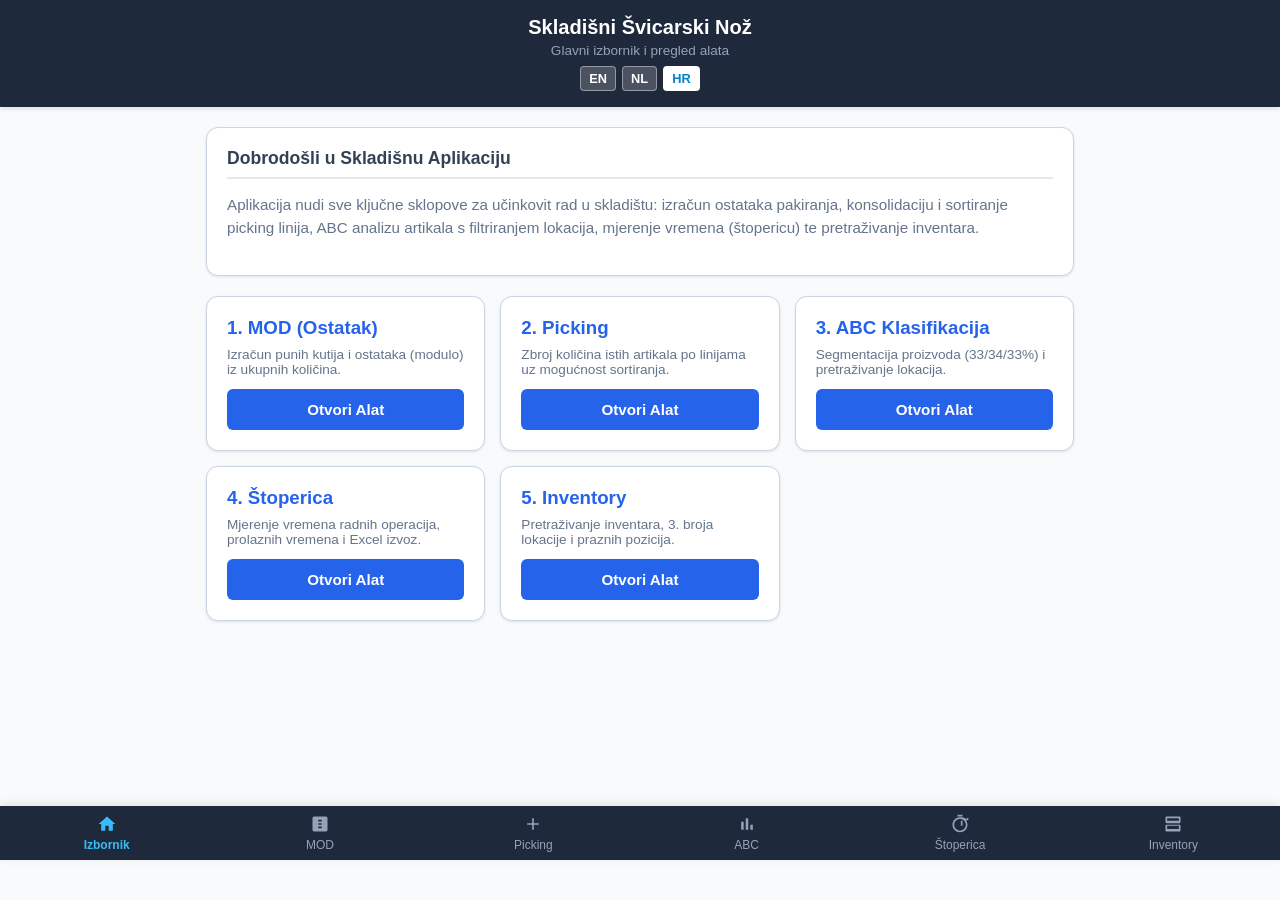
==== index.html @ eada7e13 "Add files via upload" ====
<!DOCTYPE html>
<html lang="en">
<head>
    <meta charset="UTF-8">
    <meta name="viewport" content="width=device-width, initial-scale=1.0">
    <title>Warehouse Swiss Knife</title>
    <link rel="stylesheet" href="style.css">
    <link rel="manifest" href="manifest.json">
    <meta name="theme-color" content="#0284c7">
    <style>
        /* Zaštita navigacije od Tiiny.host bannera na dnu */
        .nav-bar {
            position: fixed !important;
            bottom: 40px !important;
            left: 0;
            right: 0;
            z-index: 99999 !important;
        }
        body {
            padding-bottom: 120px !important;
        }
        .lang-switcher {
            display: flex;
            gap: 6px;
            justify-content: center;
            margin-top: 8px;
        }
        .lang-btn {
            background: rgba(255, 255, 255, 0.2);
            border: 1px solid rgba(255, 255, 255, 0.4);
            color: white;
            padding: 4px 8px;
            border-radius: 4px;
            font-weight: bold;
            cursor: pointer;
            font-size: 0.8rem;
        }
        .lang-btn.active {
            background: #ffffff;
            color: #0284c7;
        }
    </style>
</head>
<body>
    <header>
        <div class="header-title">
            <h1 data-i18n="app_title">Warehouse Swiss Knife</h1>
            <p data-i18n="app_subtitle">Multi-tool Operations Assistant</p>
        </div>
        <!-- Gumbi za jezik (prikazuju se ispravno i na Windowsima i na mobitelu) -->
        <div class="lang-switcher">
            <button class="lang-btn" onclick="setLanguage('en')">EN</button>
            <button class="lang-btn" onclick="setLanguage('nl')">NL</button>
            <button class="lang-btn" onclick="setLanguage('hr')">HR</button>
        </div>
    </header>

    <div class="container">
        <div class="card">
            <h2 data-i18n="welcome_title">Welcome to Warehouse Swiss Knife</h2>
            <p style="margin-bottom: 15px; color: #64748b; font-size: 0.95rem; line-height: 1.5;" data-i18n="welcome_desc">
                Select a tool from the list below or navigate using the bottom toolbar.
            </p>
        </div>

        <div style="display: grid; grid-template-columns: repeat(auto-fit, minmax(260px, 1fr)); gap: 15px;">
            <div class="card" style="margin:0;">
                <h3 style="color:var(--primary); margin-bottom: 8px;" data-i18n="mod_title">1. MOD (Remainder)</h3>
                <p style="font-size: 0.85rem; color:#64748b; margin-bottom:12px;" data-i18n="mod_desc">Calculate full boxes and remainder quantities.</p>
                <button class="btn btn-primary" onclick="goTo('mod.html')" style="width:100%;" data-i18n="btn_open">Open Tool</button>
            </div>

            <div class="card" style="margin:0;">
                <h3 style="color:var(--primary); margin-bottom: 8px;" data-i18n="picking_title">2. Picking</h3>
                <p style="font-size: 0.85rem; color:#64748b; margin-bottom:12px;" data-i18n="picking_desc">Aggregate item totals across lines with custom sorting.</p>
                <button class="btn btn-primary" onclick="goTo('picking.html')" style="width:100%;" data-i18n="btn_open">Open Tool</button>
            </div>

            <div class="card" style="margin:0;">
                <h3 style="color:var(--primary); margin-bottom: 8px;" data-i18n="abc_title">3. ABC Analysis</h3>
                <p style="font-size: 0.85rem; color:#64748b; margin-bottom:12px;" data-i18n="abc_desc">Classify products (33/34/33%) and filter location groups.</p>
                <button class="btn btn-primary" onclick="goTo('abc.html')" style="width:100%;" data-i18n="btn_open">Open Tool</button>
            </div>

            <div class="card" style="margin:0;">
                <h3 style="color:var(--primary); margin-bottom: 8px;" data-i18n="stopwatch_title">4. Stopwatch</h3>
                <p style="font-size: 0.85rem; color:#64748b; margin-bottom:12px;" data-i18n="stopwatch_desc">Time operational tasks, track laps, and export to Excel.</p>
                <button class="btn btn-primary" onclick="goTo('stopwatch.html')" style="width:100%;" data-i18n="btn_open">Open Tool</button>
            </div>

            <div class="card" style="margin:0;">
                <h3 style="color:var(--primary); margin-bottom: 8px;" data-i18n="inventory_title">5. Inventory</h3>
                <p style="font-size: 0.85rem; color:#64748b; margin-bottom:12px;" data-i18n="inventory_desc">Search inventory, filter 3rd number, and locate empty slots.</p>
                <button class="btn btn-primary" onclick="goTo('inventory.html')" style="width:100%;" data-i18n="btn_open">Open Tool</button>
            </div>
        </div>
    </div>

    <!-- Bottom Navigation Bar -->
    <nav class="nav-bar">
        <a href="javascript:goTo('index.html')" class="nav-item active">
            <svg viewBox="0 0 24 24"><path d="M10 20v-6h4v6h5v-8h3L12 3 2 12h3v8z"/></svg>
            <span data-i18n="nav_menu">Menu</span>
        </a>
        <a href="javascript:goTo('mod.html')" class="nav-item">
            <svg viewBox="0 0 24 24"><path d="M19 3H5c-1.1 0-2 .9-2 2v14c0 1.1.9 2 2 2h14c1.1 0 2-.9 2-2V5c0-1.1-.9-2-2-2zm-5 14h-4v-2h4v2zm0-4h-4v-2h4v2zm0-4h-4V7h4v2z"/></svg>
            MOD
        </a>
        <a href="javascript:goTo('picking.html')" class="nav-item">
            <svg viewBox="0 0 24 24"><path d="M19 13h-6v6h-2v-6H5v-2h6V5h2v6h6v2z"/></svg>
            Picking
        </a>
        <a href="javascript:goTo('abc.html')" class="nav-item">
            <svg viewBox="0 0 24 24"><path d="M5 9.2h3V19H5zM10.5 5h3v14h-3zM16 13h3v6h-3z"/></svg>
            ABC
        </a>
        <a href="javascript:goTo('stopwatch.html')" class="nav-item">
            <svg viewBox="0 0 24 24"><path d="M15 1H9v2h6V1zm-2 13h2V8h-2v6zm8.03-6.61l1.42-1.42c-.43-.51-.9-.99-1.41-1.41l-1.42 1.42A8.962 8.962 0 0012 4c-4.97 0-9 4.03-9 9s4.03 9 9 9 9-4.03 9-9c0-2.12-.74-4.07-1.97-5.61zM12 20c-3.87 0-7-3.13-7-7s3.13-7 7-7 7 3.13 7 7-3.13 7-7 7z"/></svg>
            <span data-i18n="nav_timer">Timer</span>
        </a>
        <a href="javascript:goTo('inventory.html')" class="nav-item">
            <svg viewBox="0 0 24 24"><path d="M20 13H4c-.55 0-1 .45-1 1v6c0 .55.45 1 1 1h16c.55 0 1-.45 1-1v-6c0-.55-.45-1-1-1zm-1 5H5v-4h14v4zM20 3H4c-.55 0-1 .45-1 1v6c0 .55.45 1 1 1h16c.55 0 1-.45 1-1V4c0-.55-.45-1-1-1zm-1 5H5V5h14v3z"/></svg>
            Inventory
        </a>
    </nav>

    <script>
        const i18nData = {
            en: {
                app_title: "Warehouse Swiss Knife", app_subtitle: "Multi-tool Operations Assistant",
                welcome_title: "Welcome to Warehouse Swiss Knife", welcome_desc: "Select a tool from the list below or navigate using the bottom toolbar.",
                mod_title: "1. MOD (Remainder)", mod_desc: "Calculate full boxes and remainder quantities.",
                picking_title: "2. Picking", picking_desc: "Aggregate item totals across lines with custom sorting.",
                abc_title: "3. ABC Analysis", abc_desc: "Classify products (33/34/33%) and filter location groups.",
                stopwatch_title: "4. Stopwatch", stopwatch_desc: "Time operational tasks, track laps, and export to Excel.",
                inventory_title: "5. Inventory", inventory_desc: "Search inventory, filter 3rd number, and locate empty slots.",
                btn_open: "Open Tool", nav_menu: "Menu", nav_timer: "Timer"
            },
            nl: {
                app_title: "Magazijn Zwitsers Mes", app_subtitle: "Multi-tool Operationele Assistent",
                welcome_title: "Welkom bij Magazijn Zwitsers Mes", welcome_desc: "Kies een tool uit de onderstaande lijst of navigeer via de menubalk.",
                mod_title: "1. MOD (Restant)", mod_desc: "Bereken volle dozen en resterende aantallen.",
                picking_title: "2. Picking", picking_desc: "Samenvoegen van aantallen per regel met sortering.",
                abc_title: "3. ABC Analyse", abc_desc: "Classificeer producten (33/34/33%) en filter locaties.",
                stopwatch_title: "4. Stopwatch", stopwatch_desc: "Meet operationele tijden en exporteer naar Excel.",
                inventory_title: "5. Voorraad", inventory_desc: "Doorzoek voorraad en filter op 3e cijfer of lege plekken.",
                btn_open: "Openen", nav_menu: "Menu", nav_timer: "Timer"
            },
            hr: {
                app_title: "Skladišni Švicarski Nož", app_subtitle: "Glavni izbornik i pregled alata",
                welcome_title: "Dobrodošli u Skladišnu Aplikaciju", welcome_desc: "Aplikacija nudi sve ključne sklopove za učinkovit rad u skladištu: izračun ostataka pakiranja, konsolidaciju i sortiranje picking linija, ABC analizu artikala s filtriranjem lokacija, mjerenje vremena (štopericu) te pretraživanje inventara.",
                mod_title: "1. MOD (Ostatak)", mod_desc: "Izračun punih kutija i ostataka (modulo) iz ukupnih količina.",
                picking_title: "2. Picking", picking_desc: "Zbroj količina istih artikala po linijama uz mogućnost sortiranja.",
                abc_title: "3. ABC Klasifikacija", abc_desc: "Segmentacija proizvoda (33/34/33%) i pretraživanje lokacija.",
                stopwatch_title: "4. Štoperica", stopwatch_desc: "Mjerenje vremena radnih operacija, prolaznih vremena i Excel izvoz.",
                inventory_title: "5. Inventory", inventory_desc: "Pretraživanje inventara, 3. broja lokacije i praznih pozicija.",
                btn_open: "Otvori Alat", nav_menu: "Izbornik", nav_timer: "Štoperica"
            }
        };

        // Korištenje localStorage radi stabilnijeg spremanja postavki
        let currentLang = localStorage.getItem('appLang') || sessionStorage.getItem('appLang') || 'hr';

        function setLanguage(lang) {
            currentLang = lang;
            localStorage.setItem('appLang', lang);
            sessionStorage.setItem('appLang', lang);

            const btns = document.querySelectorAll('.lang-btn');
            btns.forEach(b => b.classList.remove('active'));
            if(lang === 'en') btns[0]?.classList.add('active');
            if(lang === 'nl') btns[1]?.classList.add('active');
            if(lang === 'hr') btns[2]?.classList.add('active');

            document.querySelectorAll('[data-i18n]').forEach(el => {
                const key = el.getAttribute('data-i18n');
                if (i18nData[lang] && i18nData[lang][key]) el.innerText = i18nData[lang][key];
            });
        }

        function goTo(page) {
            window.location.href = page;
        }

        document.addEventListener('DOMContentLoaded', () => {
            setLanguage(currentLang);
        });
    </script>
</body>
</html>
---- style.css ----
:root {
    --primary: #2563eb;
    --primary-hover: #1d4ed8;
    --bg-color: #f8fafc;
    --card-bg: #ffffff;
    --text-color: #0f172a;
    --border-color: #cbd5e1;
    --accent: #0284c7;
    --success: #16a34a;
    --danger: #dc2626;
}

* {
    box-sizing: border-box;
    margin: 0;
    padding: 0;
    font-family: -apple-system, BlinkMacSystemFont, "Segoe UI", Roboto, Helvetica, Arial, sans-serif;
}

body {
    background-color: var(--bg-color);
    color: var(--text-color);
    padding-bottom: 70px; /* space for mobile navbar */
}

header {
    background-color: #1e293b;
    color: #ffffff;
    padding: 16px;
    text-align: center;
    box-shadow: 0 2px 4px rgba(0,0,0,0.1);
}

header h1 {
    font-size: 1.25rem;
    font-weight: 600;
}

header p {
    font-size: 0.85rem;
    color: #94a3b8;
    margin-top: 4px;
}

.container {
    max-width: 900px;
    margin: 20px auto;
    padding: 0 16px;
}

.card {
    background: var(--card-bg);
    border-radius: 12px;
    padding: 20px;
    margin-bottom: 20px;
    box-shadow: 0 1px 3px rgba(0,0,0,0.1);
    border: 1px solid var(--border-color);
}

.card h2 {
    font-size: 1.1rem;
    margin-bottom: 15px;
    color: #334155;
    border-bottom: 2px solid #e2e8f0;
    padding-bottom: 8px;
}

.form-group {
    margin-bottom: 12px;
}

label {
    display: block;
    font-size: 0.875rem;
    font-weight: 600;
    margin-bottom: 4px;
    color: #475569;
}

input[type="text"],
input[type="number"],
input[type="file"],
select {
    width: 100%;
    padding: 10px 12px;
    border: 1px solid var(--border-color);
    border-radius: 6px;
    font-size: 0.95rem;
    background-color: #fff;
}

input:focus, select:focus {
    outline: none;
    border-color: var(--primary);
    box-shadow: 0 0 0 3px rgba(37, 99, 235, 0.1);
}

.btn-group {
    display: flex;
    gap: 10px;
    margin-top: 15px;
    flex-wrap: wrap;
}

.btn {
    flex: 1;
    min-width: 120px;
    padding: 12px 16px;
    border: none;
    border-radius: 6px;
    font-weight: 600;
    font-size: 0.95rem;
    cursor: pointer;
    text-align: center;
    transition: background-color 0.2s;
}

.btn-primary {
    background-color: var(--primary);
    color: white;
}
.btn-primary:hover {
    background-color: var(--primary-hover);
}

.btn-secondary {
    background-color: #64748b;
    color: white;
}
.btn-secondary:hover {
    background-color: #475569;
}

.btn-success {
    background-color: var(--success);
    color: white;
}

.btn-danger {
    background-color: var(--danger);
    color: white;
}

table {
    width: 100%;
    border-collapse: collapse;
    margin-top: 15px;
    font-size: 0.9rem;
}

th, td {
    padding: 10px 12px;
    text-align: left;
    border-bottom: 1px solid #e2e8f0;
}

th {
    background-color: #f1f5f9;
    color: #475569;
    font-weight: 600;
}

tr:hover {
    background-color: #f8fafc;
}

.nav-bar {
    position: fixed;
    bottom: 0;
    left: 0;
    right: 0;
    background: #1e293b;
    display: flex;
    justify-content: space-around;
    padding: 8px 0;
    box-shadow: 0 -2px 10px rgba(0,0,0,0.1);
    z-index: 1000;
}

.nav-item {
    color: #94a3b8;
    text-decoration: none;
    font-size: 0.75rem;
    text-align: center;
    display: flex;
    flex-direction: column;
    align-items: center;
    gap: 4px;
    flex: 1;
}

.nav-item.active {
    color: #38bdf8;
    font-weight: bold;
}

.nav-item svg {
    width: 20px;
    height: 20px;
    fill: currentColor;
}

.modal-overlay {
    display: none;
    position: fixed;
    top: 0; left: 0; right: 0; bottom: 0;
    background: rgba(0,0,0,0.5);
    z-index: 2000;
    align-items: center;
    justify-content: center;
    padding: 16px;
}

.modal-content {
    background: #fff;
    border-radius: 12px;
    width: 100%;
    max-width: 700px;
    max-height: 85vh;
    overflow-y: auto;
    padding: 20px;
}

.flex-row {
    display: flex;
    gap: 10px;
}
.flex-1 { flex: 1; }

.badge {
    display: inline-block;
    padding: 3px 8px;
    border-radius: 12px;
    font-size: 0.8rem;
    font-weight: bold;
}
.badge-a { background: #dcfce7; color: #15803d; }
.badge-b { background: #fef9c3; color: #a16207; }
.badge-c { background: #fee2e2; color: #b91c1c; }
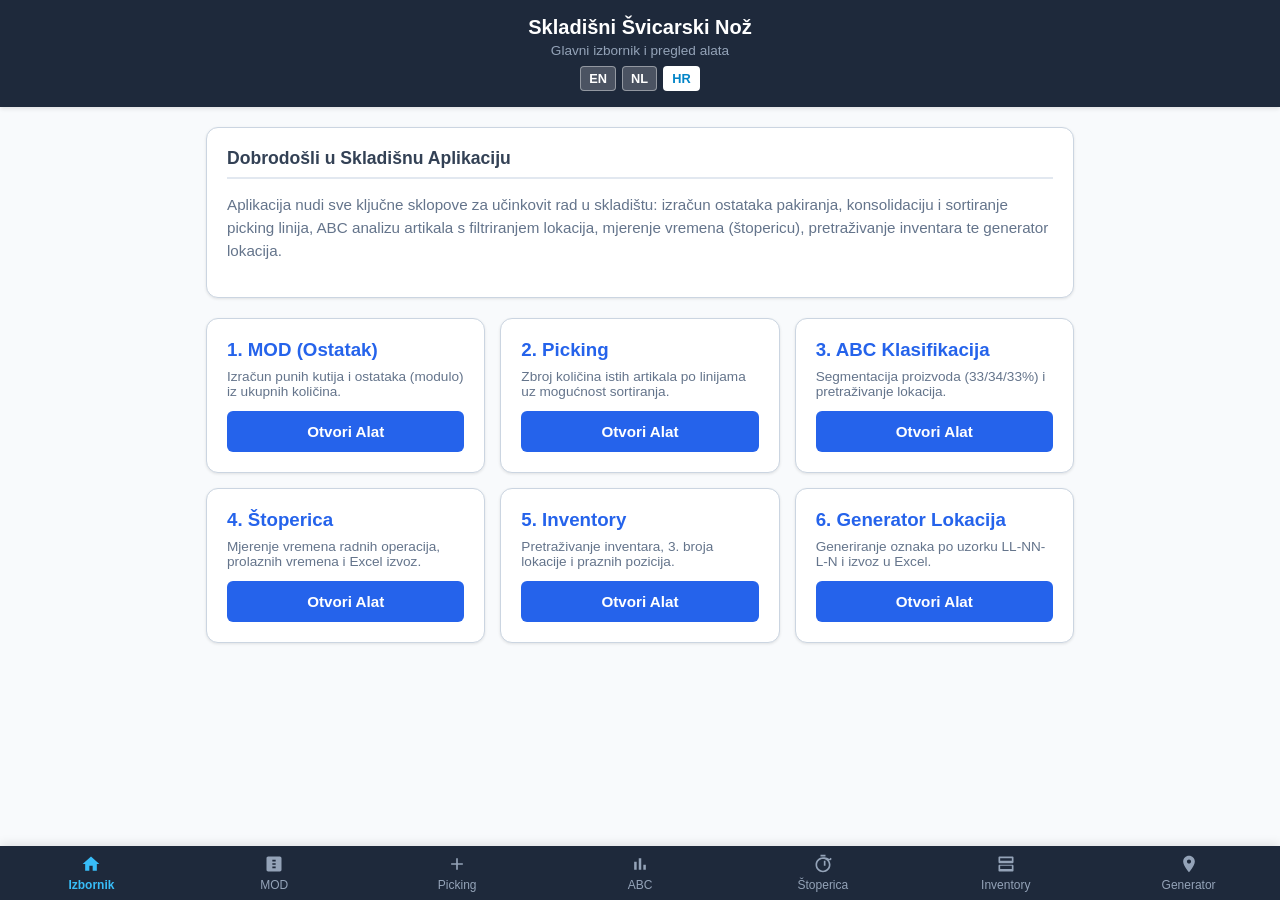
==== commit 2b2725cb: "Modify navigation styles and add Location Generator Updated navigation bar and added new Location Ge" ====
--- a/index.html
+++ b/index.html
@@ -8,16 +8,15 @@
     <link rel="manifest" href="manifest.json">
     <meta name="theme-color" content="#0284c7">
     <style>
-        /* Zaštita navigacije od Tiiny.host bannera na dnu */
         .nav-bar {
             position: fixed !important;
-            bottom: 40px !important;
+            bottom: 0 !important;
             left: 0;
             right: 0;
-            z-index: 99999 !important;
+            z-index: 1000 !important;
         }
         body {
-            padding-bottom: 120px !important;
+            padding-bottom: 70px !important;
         }
         .lang-switcher {
             display: flex;
@@ -47,7 +46,6 @@
             <h1 data-i18n="app_title">Warehouse Swiss Knife</h1>
             <p data-i18n="app_subtitle">Multi-tool Operations Assistant</p>
         </div>
-        <!-- Gumbi za jezik (prikazuju se ispravno i na Windowsima i na mobitelu) -->
         <div class="lang-switcher">
             <button class="lang-btn" onclick="setLanguage('en')">EN</button>
             <button class="lang-btn" onclick="setLanguage('nl')">NL</button>
@@ -93,6 +91,13 @@
                 <p style="font-size: 0.85rem; color:#64748b; margin-bottom:12px;" data-i18n="inventory_desc">Search inventory, filter 3rd number, and locate empty slots.</p>
                 <button class="btn btn-primary" onclick="goTo('inventory.html')" style="width:100%;" data-i18n="btn_open">Open Tool</button>
             </div>
+
+            <!-- Novi alat: Generator Lokacija -->
+            <div class="card" style="margin:0;">
+                <h3 style="color:var(--primary); margin-bottom: 8px;" data-i18n="gen_title">6. Location Generator</h3>
+                <p style="font-size: 0.85rem; color:#64748b; margin-bottom:12px;" data-i18n="gen_desc">Generate LL-NN-L-N codes using ranges and export to Excel.</p>
+                <button class="btn btn-primary" onclick="goTo('locations.html')" style="width:100%;" data-i18n="btn_open">Open Tool</button>
+            </div>
         </div>
     </div>
 
@@ -121,6 +126,10 @@
         <a href="javascript:goTo('inventory.html')" class="nav-item">
             <svg viewBox="0 0 24 24"><path d="M20 13H4c-.55 0-1 .45-1 1v6c0 .55.45 1 1 1h16c.55 0 1-.45 1-1v-6c0-.55-.45-1-1-1zm-1 5H5v-4h14v4zM20 3H4c-.55 0-1 .45-1 1v6c0 .55.45 1 1 1h16c.55 0 1-.45 1-1V4c0-.55-.45-1-1-1zm-1 5H5V5h14v3z"/></svg>
             Inventory
+        </a>
+        <a href="javascript:goTo('locations.html')" class="nav-item">
+            <svg viewBox="0 0 24 24"><path d="M12 2C8.13 2 5 5.13 5 9c0 5.25 7 13 7 13s7-7.75 7-13c0-3.87-3.13-7-7-7zm0 9.5c-1.38 0-2.5-1.12-2.5-2.5s1.12-2.5 2.5-2.5 2.5 1.12 2.5 2.5-1.12 2.5-2.5 2.5z"/></svg>
+            <span data-i18n="nav_gen">Generator</span>
         </a>
     </nav>
 
@@ -134,7 +143,8 @@
                 abc_title: "3. ABC Analysis", abc_desc: "Classify products (33/34/33%) and filter location groups.",
                 stopwatch_title: "4. Stopwatch", stopwatch_desc: "Time operational tasks, track laps, and export to Excel.",
                 inventory_title: "5. Inventory", inventory_desc: "Search inventory, filter 3rd number, and locate empty slots.",
-                btn_open: "Open Tool", nav_menu: "Menu", nav_timer: "Timer"
+                gen_title: "6. Location Generator", gen_desc: "Generate LL-NN-L-N codes using ranges and export to Excel.",
+                btn_open: "Open Tool", nav_menu: "Menu", nav_timer: "Timer", nav_gen: "Generator"
             },
             nl: {
                 app_title: "Magazijn Zwitsers Mes", app_subtitle: "Multi-tool Operationele Assistent",
@@ -144,21 +154,22 @@
                 abc_title: "3. ABC Analyse", abc_desc: "Classificeer producten (33/34/33%) en filter locaties.",
                 stopwatch_title: "4. Stopwatch", stopwatch_desc: "Meet operationele tijden en exporteer naar Excel.",
                 inventory_title: "5. Voorraad", inventory_desc: "Doorzoek voorraad en filter op 3e cijfer of lege plekken.",
-                btn_open: "Openen", nav_menu: "Menu", nav_timer: "Timer"
+                gen_title: "6. Locatie Generator", gen_desc: "Genereer LL-NN-L-N codes met bereiken en exporteer naar Excel.",
+                btn_open: "Openen", nav_menu: "Menu", nav_timer: "Timer", nav_gen: "Generator"
             },
             hr: {
                 app_title: "Skladišni Švicarski Nož", app_subtitle: "Glavni izbornik i pregled alata",
-                welcome_title: "Dobrodošli u Skladišnu Aplikaciju", welcome_desc: "Aplikacija nudi sve ključne sklopove za učinkovit rad u skladištu: izračun ostataka pakiranja, konsolidaciju i sortiranje picking linija, ABC analizu artikala s filtriranjem lokacija, mjerenje vremena (štopericu) te pretraživanje inventara.",
+                welcome_title: "Dobrodošli u Skladišnu Aplikaciju", welcome_desc: "Aplikacija nudi sve ključne sklopove za učinkovit rad u skladištu: izračun ostataka pakiranja, konsolidaciju i sortiranje picking linija, ABC analizu artikala s filtriranjem lokacija, mjerenje vremena (štopericu), pretraživanje inventara te generator lokacija.",
                 mod_title: "1. MOD (Ostatak)", mod_desc: "Izračun punih kutija i ostataka (modulo) iz ukupnih količina.",
                 picking_title: "2. Picking", picking_desc: "Zbroj količina istih artikala po linijama uz mogućnost sortiranja.",
                 abc_title: "3. ABC Klasifikacija", abc_desc: "Segmentacija proizvoda (33/34/33%) i pretraživanje lokacija.",
                 stopwatch_title: "4. Štoperica", stopwatch_desc: "Mjerenje vremena radnih operacija, prolaznih vremena i Excel izvoz.",
                 inventory_title: "5. Inventory", inventory_desc: "Pretraživanje inventara, 3. broja lokacije i praznih pozicija.",
-                btn_open: "Otvori Alat", nav_menu: "Izbornik", nav_timer: "Štoperica"
+                gen_title: "6. Generator Lokacija", gen_desc: "Generiranje oznaka po uzorku LL-NN-L-N i izvoz u Excel.",
+                btn_open: "Otvori Alat", nav_menu: "Izbornik", nav_timer: "Štoperica", nav_gen: "Generator"
             }
         };
 
-        // Korištenje localStorage radi stabilnijeg spremanja postavki
         let currentLang = localStorage.getItem('appLang') || sessionStorage.getItem('appLang') || 'hr';
 
         function setLanguage(lang) {
@@ -187,4 +198,4 @@
         });
     </script>
 </body>
-</html>+</html>
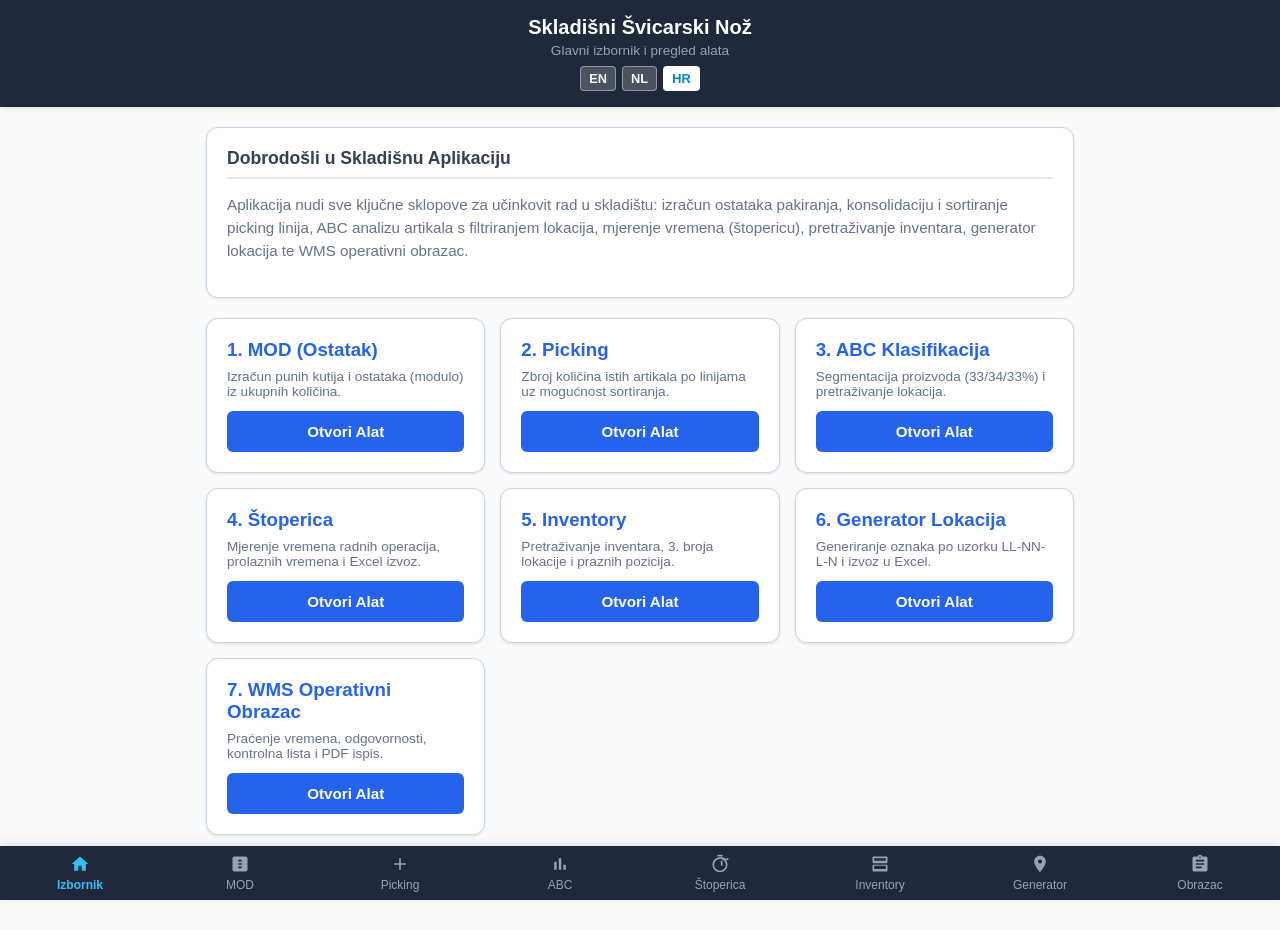
==== commit c2549641: "Add files via upload" ====
--- a/index.html
+++ b/index.html
@@ -16,7 +16,7 @@
             z-index: 1000 !important;
         }
         body {
-            padding-bottom: 70px !important;
+            padding-bottom: 75px !important;
         }
         .lang-switcher {
             display: flex;
@@ -92,11 +92,17 @@
                 <button class="btn btn-primary" onclick="goTo('inventory.html')" style="width:100%;" data-i18n="btn_open">Open Tool</button>
             </div>
 
-            <!-- Novi alat: Generator Lokacija -->
             <div class="card" style="margin:0;">
                 <h3 style="color:var(--primary); margin-bottom: 8px;" data-i18n="gen_title">6. Location Generator</h3>
                 <p style="font-size: 0.85rem; color:#64748b; margin-bottom:12px;" data-i18n="gen_desc">Generate LL-NN-L-N codes using ranges and export to Excel.</p>
                 <button class="btn btn-primary" onclick="goTo('locations.html')" style="width:100%;" data-i18n="btn_open">Open Tool</button>
+            </div>
+
+            <!-- Novi alat: Operativni Obrazac (form.html) -->
+            <div class="card" style="margin:0;">
+                <h3 style="color:var(--primary); margin-bottom: 8px;" data-i18n="form_title">7. WMS Form</h3>
+                <p style="font-size: 0.85rem; color:#64748b; margin-bottom:12px;" data-i18n="form_desc">WMS operational checklist, time tracking & PDF export.</p>
+                <button class="btn btn-primary" onclick="goTo('form.html')" style="width:100%;" data-i18n="btn_open">Open Tool</button>
             </div>
         </div>
     </div>
@@ -130,6 +136,10 @@
         <a href="javascript:goTo('locations.html')" class="nav-item">
             <svg viewBox="0 0 24 24"><path d="M12 2C8.13 2 5 5.13 5 9c0 5.25 7 13 7 13s7-7.75 7-13c0-3.87-3.13-7-7-7zm0 9.5c-1.38 0-2.5-1.12-2.5-2.5s1.12-2.5 2.5-2.5 2.5 1.12 2.5 2.5-1.12 2.5-2.5 2.5z"/></svg>
             <span data-i18n="nav_gen">Generator</span>
+        </a>
+        <a href="javascript:goTo('form.html')" class="nav-item">
+            <svg viewBox="0 0 24 24"><path d="M19 3h-4.18C14.4 1.84 13.3 1 12 1c-1.3 0-2.4.84-2.82 2H5c-1.1 0-2 .9-2 2v14c0 1.1.9 2 2 2h14c1.1 0 2-.9 2-2V5c0-1.1-.9-2-2-2zm-7 0c.55 0 1 .45 1 1s-.45 1-1 1-1-.45-1-1 .45-1 1-1zm2 14H7v-2h7v2zm3-4H7v-2h10v2zm0-4H7V7h10v2z"/></svg>
+            <span data-i18n="nav_form">Obrazac</span>
         </a>
     </nav>
 
@@ -144,7 +154,8 @@
                 stopwatch_title: "4. Stopwatch", stopwatch_desc: "Time operational tasks, track laps, and export to Excel.",
                 inventory_title: "5. Inventory", inventory_desc: "Search inventory, filter 3rd number, and locate empty slots.",
                 gen_title: "6. Location Generator", gen_desc: "Generate LL-NN-L-N codes using ranges and export to Excel.",
-                btn_open: "Open Tool", nav_menu: "Menu", nav_timer: "Timer", nav_gen: "Generator"
+                form_title: "7. WMS Operational Form", form_desc: "WMS operational checklist, time tracking & PDF export.",
+                btn_open: "Open Tool", nav_menu: "Menu", nav_timer: "Timer", nav_gen: "Generator", nav_form: "Form"
             },
             nl: {
                 app_title: "Magazijn Zwitsers Mes", app_subtitle: "Multi-tool Operationele Assistent",
@@ -155,18 +166,20 @@
                 stopwatch_title: "4. Stopwatch", stopwatch_desc: "Meet operationele tijden en exporteer naar Excel.",
                 inventory_title: "5. Voorraad", inventory_desc: "Doorzoek voorraad en filter op 3e cijfer of lege plekken.",
                 gen_title: "6. Locatie Generator", gen_desc: "Genereer LL-NN-L-N codes met bereiken en exporteer naar Excel.",
-                btn_open: "Openen", nav_menu: "Menu", nav_timer: "Timer", nav_gen: "Generator"
+                form_title: "7. WMS Formulier", form_desc: "Operationele controlelijst, tijdsregistratie en PDF-export.",
+                btn_open: "Openen", nav_menu: "Menu", nav_timer: "Timer", nav_gen: "Generator", nav_form: "Formulier"
             },
             hr: {
                 app_title: "Skladišni Švicarski Nož", app_subtitle: "Glavni izbornik i pregled alata",
-                welcome_title: "Dobrodošli u Skladišnu Aplikaciju", welcome_desc: "Aplikacija nudi sve ključne sklopove za učinkovit rad u skladištu: izračun ostataka pakiranja, konsolidaciju i sortiranje picking linija, ABC analizu artikala s filtriranjem lokacija, mjerenje vremena (štopericu), pretraživanje inventara te generator lokacija.",
+                welcome_title: "Dobrodošli u Skladišnu Aplikaciju", welcome_desc: "Aplikacija nudi sve ključne sklopove za učinkovit rad u skladištu: izračun ostataka pakiranja, konsolidaciju i sortiranje picking linija, ABC analizu artikala s filtriranjem lokacija, mjerenje vremena (štopericu), pretraživanje inventara, generator lokacija te WMS operativni obrazac.",
                 mod_title: "1. MOD (Ostatak)", mod_desc: "Izračun punih kutija i ostataka (modulo) iz ukupnih količina.",
                 picking_title: "2. Picking", picking_desc: "Zbroj količina istih artikala po linijama uz mogućnost sortiranja.",
                 abc_title: "3. ABC Klasifikacija", abc_desc: "Segmentacija proizvoda (33/34/33%) i pretraživanje lokacija.",
                 stopwatch_title: "4. Štoperica", stopwatch_desc: "Mjerenje vremena radnih operacija, prolaznih vremena i Excel izvoz.",
                 inventory_title: "5. Inventory", inventory_desc: "Pretraživanje inventara, 3. broja lokacije i praznih pozicija.",
                 gen_title: "6. Generator Lokacija", gen_desc: "Generiranje oznaka po uzorku LL-NN-L-N i izvoz u Excel.",
-                btn_open: "Otvori Alat", nav_menu: "Izbornik", nav_timer: "Štoperica", nav_gen: "Generator"
+                form_title: "7. WMS Operativni Obrazac", form_desc: "Praćenje vremena, odgovornosti, kontrolna lista i PDF ispis.",
+                btn_open: "Otvori Alat", nav_menu: "Izbornik", nav_timer: "Štoperica", nav_gen: "Generator", nav_form: "Obrazac"
             }
         };
 
@@ -198,4 +211,4 @@
         });
     </script>
 </body>
-</html>
+</html>
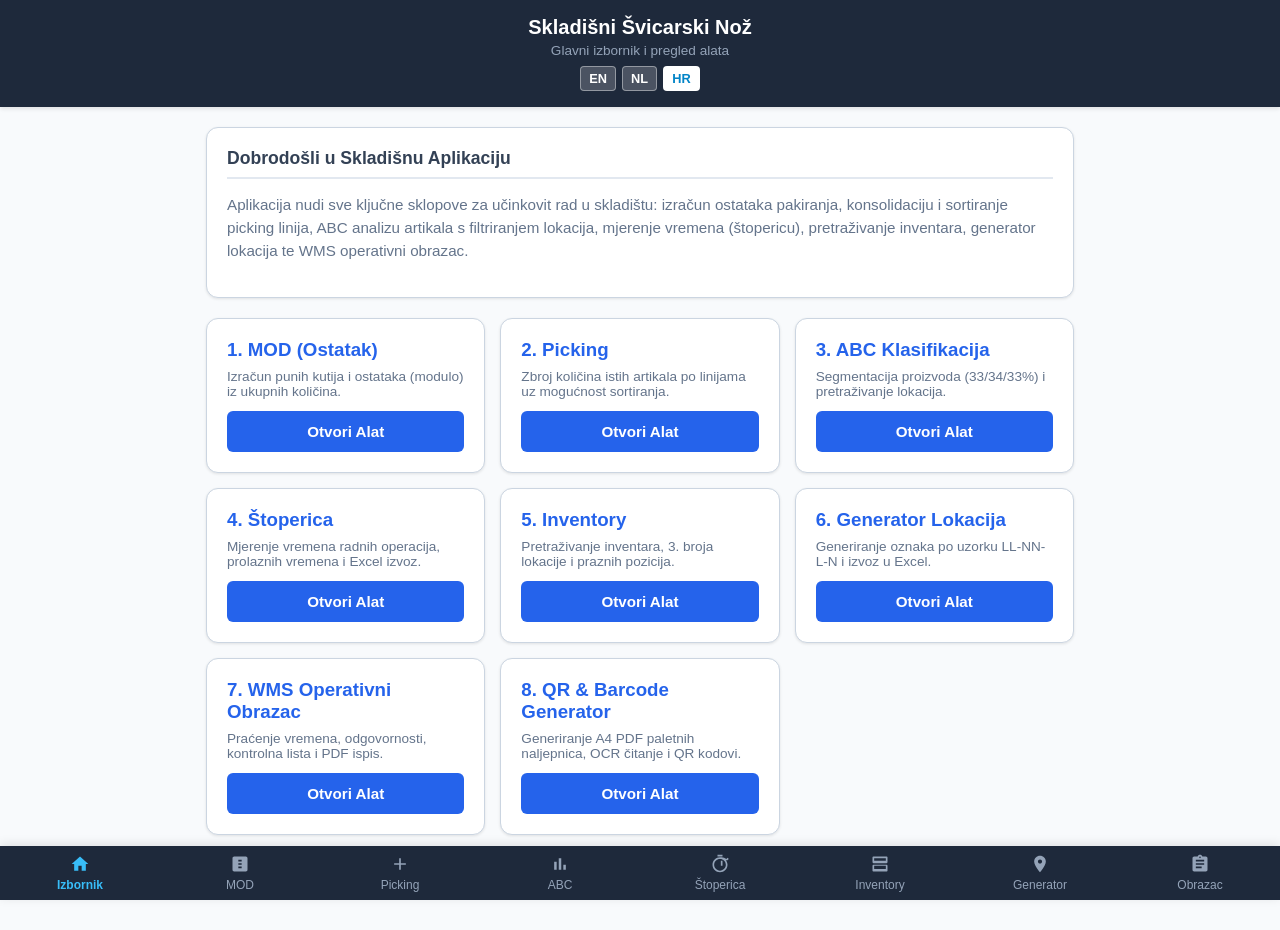
==== commit 4cc99c88: "Add QR/Barcode Generator section to index.html" ====
--- a/index.html
+++ b/index.html
@@ -103,6 +103,13 @@
                 <h3 style="color:var(--primary); margin-bottom: 8px;" data-i18n="form_title">7. WMS Form</h3>
                 <p style="font-size: 0.85rem; color:#64748b; margin-bottom:12px;" data-i18n="form_desc">WMS operational checklist, time tracking & PDF export.</p>
                 <button class="btn btn-primary" onclick="goTo('form.html')" style="width:100%;" data-i18n="btn_open">Open Tool</button>
+            </div>
+
+            <!-- Kartica za QR/Barcode Generator -->
+            <div class="card" style="margin:0;">
+                <h3 style="color:var(--primary); margin-bottom: 8px;" data-i18n="qr_title">8. QR & Barcode Generator</h3>
+                <p style="font-size: 0.85rem; color:#64748b; margin-bottom:12px;" data-i18n="qr_desc">Generiranje A4 PDF paletnih naljepnica, OCR čitanje i QR kodovi.</p>
+                <button class="btn btn-primary" onclick="goTo('qr.html')" style="width:100%;" data-i18n="btn_open">Open Tool</button>
             </div>
         </div>
     </div>
@@ -211,4 +218,4 @@
         });
     </script>
 </body>
-</html>+</html>
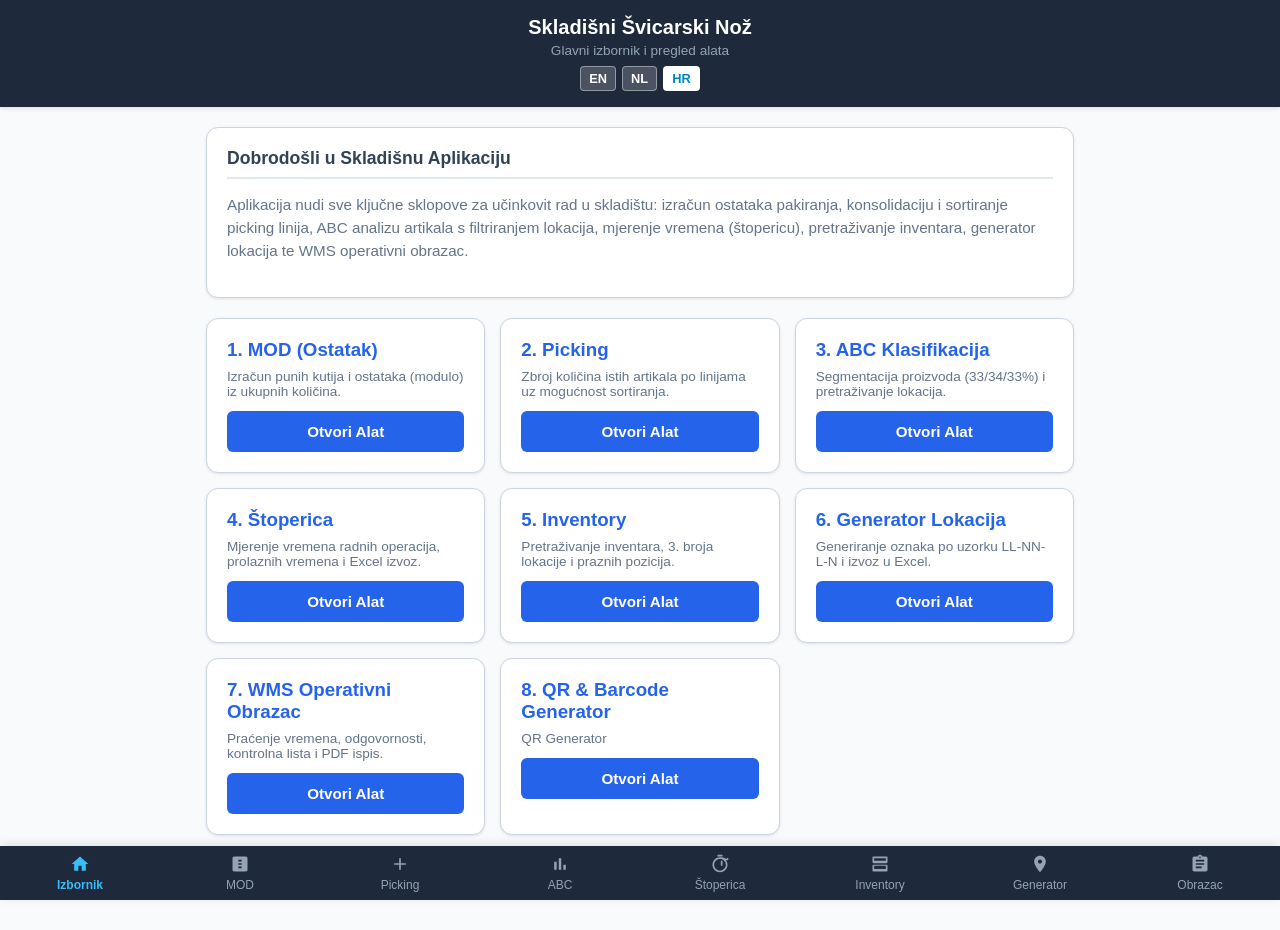
==== commit ee995377: "Change QR/Barcode Generator description Updated QR/Barcode Generator description text." ====
--- a/index.html
+++ b/index.html
@@ -108,7 +108,7 @@
             <!-- Kartica za QR/Barcode Generator -->
             <div class="card" style="margin:0;">
                 <h3 style="color:var(--primary); margin-bottom: 8px;" data-i18n="qr_title">8. QR & Barcode Generator</h3>
-                <p style="font-size: 0.85rem; color:#64748b; margin-bottom:12px;" data-i18n="qr_desc">Generiranje A4 PDF paletnih naljepnica, OCR čitanje i QR kodovi.</p>
+                <p style="font-size: 0.85rem; color:#64748b; margin-bottom:12px;" data-i18n="qr_desc">QR Generator</p>
                 <button class="btn btn-primary" onclick="goTo('qr.html')" style="width:100%;" data-i18n="btn_open">Open Tool</button>
             </div>
         </div>
